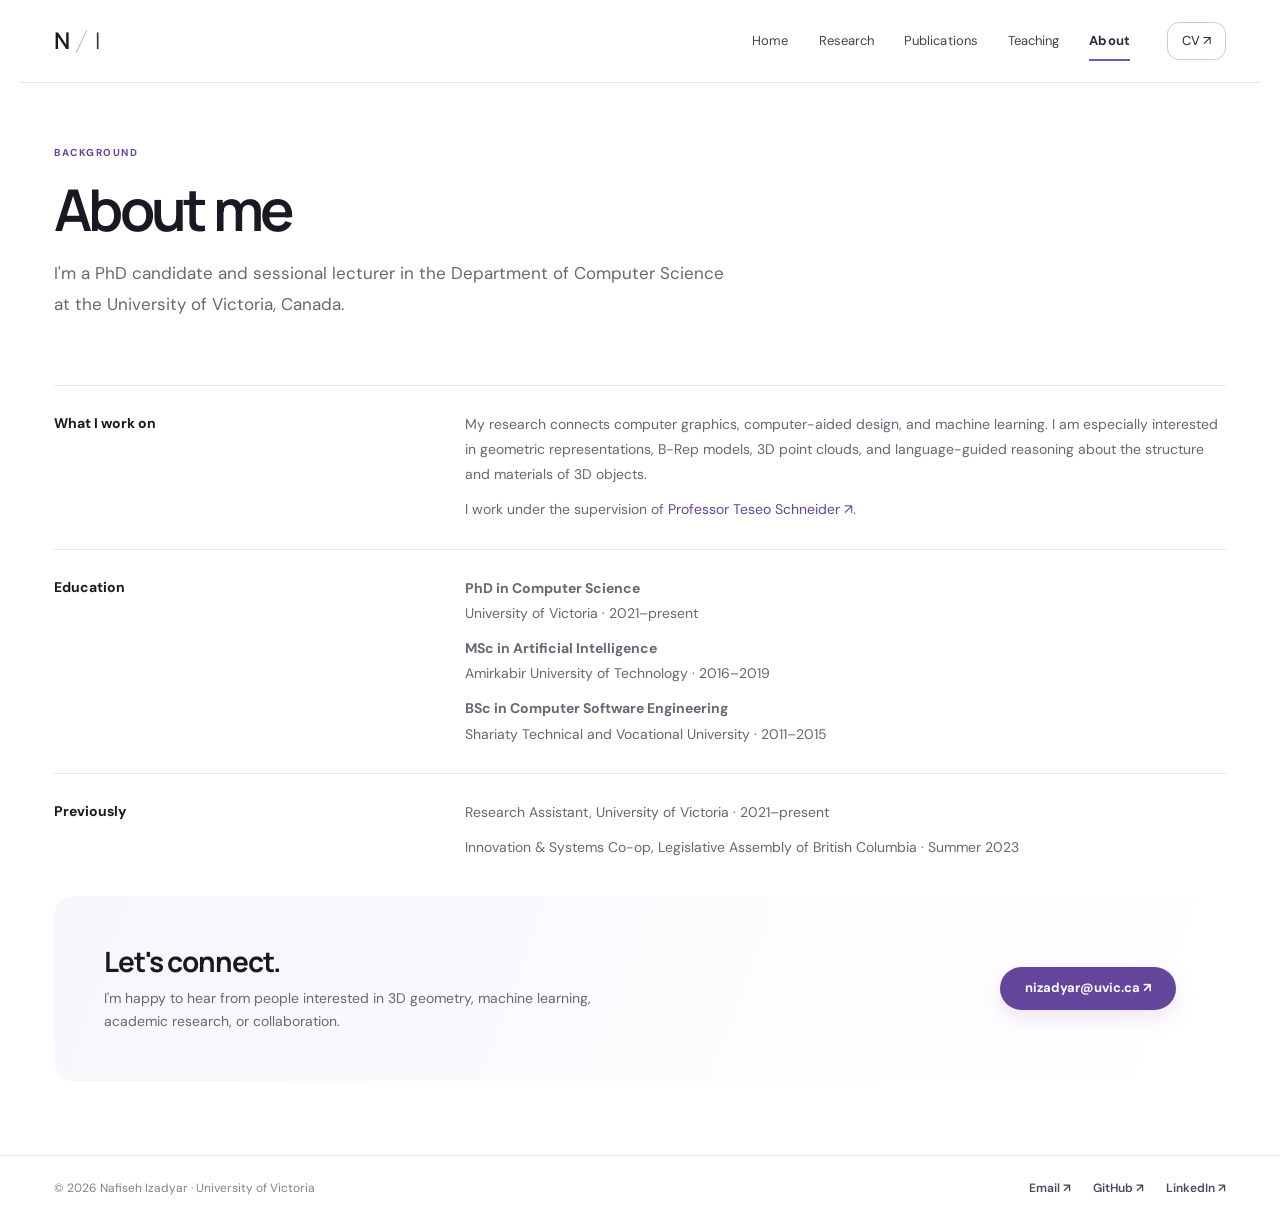
==== about.html @ 504befff "new" ====
<!DOCTYPE html><html lang="en"><head><meta charset="UTF-8"/><meta name="viewport" content="width=device-width,initial-scale=1"/><meta name="theme-color" content="#ffffff"/><meta name="description" content="About Nafiseh Izadyar, University of Victoria PhD candidate and Sessional Lecturer."/><meta property="og:type" content="website"/><meta property="og:title" content="About"/><meta property="og:description" content="About Nafiseh Izadyar, University of Victoria PhD candidate and Sessional Lecturer."/><title>About — Nafiseh Izadyar</title><link rel="icon" href="assets/favicon.svg" type="image/svg+xml"/><link rel="stylesheet" href="assets/style.css"/></head><body><a class="skip" href="#main">Skip to content</a><header class="site-header"><div class="wrap header-inner"><a class="logo" href="index.html" aria-label="Nafiseh Izadyar — homepage"><span>N</span><span class="slash"></span><span class="logo-i">I</span></a><button class="menu-toggle" type="button" aria-label="Toggle navigation" aria-expanded="false" aria-controls="site-nav">☰</button><nav class="nav" id="site-nav" aria-label="Main navigation"><a href="index.html" >Home</a><a href="research.html" >Research</a><a href="publications.html" >Publications</a><a href="teaching.html" >Teaching</a><a href="about.html" class=active aria-current=page>About</a><a class="nav-cv" href="NafisehIzadyar.pdf" target="_blank" rel="noopener noreferrer">CV ↗</a></nav></div></header><main id="main"><div class="wrap"><div class="page-intro"><div class="eyebrow">Background</div><h1>About me</h1><p>I'm a PhD candidate and sessional lecturer in the Department of Computer Science at the University of Victoria, Canada.</p></div><div class="details"><strong>What I work on</strong><div><p>My research connects computer graphics, computer-aided design, and machine learning. I am especially interested in geometric representations, B-Rep models, 3D point clouds, and language-guided reasoning about the structure and materials of 3D objects.</p><p>I work under the supervision of <a href="https://web.uvic.ca/~teseo/" target="_blank" rel="noopener noreferrer" style="color:var(--accent)">Professor Teseo Schneider ↗</a>.</p></div></div><div class="details"><strong>Education</strong><div><p><b>PhD in Computer Science</b><br/>University of Victoria · 2021–present</p><p><b>MSc in Artificial Intelligence</b><br/>Amirkabir University of Technology · 2016–2019</p><p><b>BSc in Computer Software Engineering</b><br/>Shariaty Technical and Vocational University · 2011–2015</p></div></div><div class="details"><strong>Previously</strong><div><p>Research Assistant, University of Victoria · 2021–present</p><p>Innovation &amp; Systems Co-op, Legislative Assembly of British Columbia · Summer 2023</p></div></div><div class="contact-panel"><div><h2>Let's connect.</h2><p>I'm happy to hear from people interested in 3D geometry, machine learning, academic research, or collaboration.</p></div><a class="btn btn-primary" href="mailto:nizadyar@uvic.ca">nizadyar@uvic.ca ↗</a></div></div></main><footer class="site-footer"><div class="wrap footer-inner"><span>© <span id="current-year">2026</span> Nafiseh Izadyar · University of Victoria</span><div class="footer-links"><a href="mailto:nizadyar@uvic.ca">Email ↗</a><a href="https://github.com/Nafiseh-Izadyar" target="_blank" rel="noopener noreferrer">GitHub ↗</a><a href="https://www.linkedin.com/in/nafiseh-izadyar/" target="_blank" rel="noopener noreferrer">LinkedIn ↗</a></div></div></footer><script src="assets/main.js" defer></script><script>document.getElementById('current-year').textContent=new Date().getFullYear()</script></body></html>
---- assets/style.css ----
@import url('https://fonts.googleapis.com/css2?family=DM+Sans:wght@400;450;500;550;600;650;700&family=Manrope:wght@400;500;600;650;700;800&display=swap');
:root{--ink:#191924;--muted:#676775;--quiet:#8a8896;--line:#e7e6ee;--wash:#f8f7fb;--accent:#63459c;--accent-strong:#553884;--accent-wash:#f3eff9;--max:1240px;scroll-behavior:smooth}
*,*::before,*::after{box-sizing:border-box}html{scroll-padding-top:100px}body{margin:0;background:#fff;color:var(--ink);font-family:'DM Sans',-apple-system,BlinkMacSystemFont,'Segoe UI',sans-serif;-webkit-font-smoothing:antialiased;font-size:15px;line-height:1.65}button,input{font:inherit}a{color:inherit;text-decoration:none}img{max-width:100%;display:block}::selection{background:#e1d7f2}a:focus-visible,button:focus-visible{outline:3px solid #9a7dd1;outline-offset:4px;border-radius:5px}.wrap{max-width:var(--max);margin:0 auto;padding:0 34px}.skip{position:absolute;left:-999px;top:10px;z-index:100;background:#fff;padding:8px 14px}.skip:focus{left:15px}.site-header{background:rgba(255,255,255,.96);position:sticky;top:0;z-index:30;backdrop-filter:blur(18px)}.header-inner{display:flex;align-items:center;justify-content:space-between;min-height:83px;border-bottom:1px solid var(--line)}.logo{font-family:'Manrope',sans-serif;font-size:23px;letter-spacing:-.09em;font-weight:600;white-space:nowrap;display:inline-flex;align-items:center;gap:13px}.logo .slash{height:25px;width:1px;transform:rotate(25deg);background:#bdb4ca;display:block}.logo .logo-i{font-weight:400;color:#3b3352}.nav{display:flex;align-items:center;gap:30px}.nav a{font-size:13px;letter-spacing:.005em;color:#43414e;position:relative;padding:9px 0;white-space:nowrap}.nav a:not(.nav-cv):hover{color:var(--accent)}.nav a.active:not(.nav-cv){font-weight:700;color:#30283f}.nav a.active:not(.nav-cv)::after{content:'';position:absolute;bottom:0;height:2px;background:#7655b5;left:0;right:0}.nav .nav-cv{border:1px solid #ccc9d5;padding:7px 14px;border-radius:12px;margin-left:7px;color:#282532}.nav .nav-cv:hover{border-color:var(--accent);color:var(--accent)}.menu-toggle{display:none;border:1px solid var(--line);border-radius:10px;background:white;color:var(--ink);padding:8px 13px;font-size:22px;line-height:1}
.hero{display:grid;grid-template-columns: 1.03fr .97fr;align-items:center;min-height:444px;gap:24px;padding-top:52px;padding-bottom:42px}.eyebrow{color:var(--accent);font-weight:700;letter-spacing:.15em;font-size:10px;text-transform:uppercase}.hero h1,.page-intro h1{font-family:'Manrope',sans-serif;font-size:clamp(41px,4.5vw,65px);font-weight:650;line-height:1.12;letter-spacing:-.064em;margin:15px 0 10px}.hero .role{font-size:clamp(18px,2vw,24px);font-weight:500;color:#40404e;line-height:1.4}.hero .affiliation{font-size:17px;color:#62616d;margin:3px 0 22px}.hero .summary{max-width:492px;color:#595964;line-height:1.85;font-size:15.6px}.hero-actions{display:flex;gap:12px;align-items:center;flex-wrap:wrap;margin-top:28px}.btn{display:inline-flex;align-items:center;gap:16px;font-size:13px;font-weight:700;padding:12px 24px;border-radius:999px;transition:transform .2s ease,background .2s ease,border .2s ease;border:1px solid transparent;line-height:1.3}.btn:hover{transform:translateY(-2px)}.btn-primary{background:var(--accent);color:#fff;box-shadow:0 8px 22px rgba(96,64,153,.12)}.btn-primary:hover{background:var(--accent-strong)}.btn-secondary{border-color:#d4d1dc;color:#383443;background:#fff}.btn-secondary:hover{border-color:var(--accent)}.hero-art{min-height:348px;position:relative;display:flex;align-items:center;justify-content:center}.hero-art img{width:100%;max-width:680px;mix-blend-mode:multiply}.art-caption{position:absolute;bottom:4px;right:16px;color:#a5a0b2;letter-spacing:.12em;text-transform:uppercase;font-size:9px}.section{padding:17px 0 56px}.section-head{display:flex;gap:23px;align-items:center;margin-bottom:24px}.section-head h2{font-size:12px;letter-spacing:.18em;white-space:nowrap;margin:0;font-weight:800}.section-head .rule{border-top:1px solid #dedde7;height:1px;flex:1}.section-head .view-all{font-size:12px;font-weight:600;color:var(--accent);white-space:nowrap}.section-head .view-all:hover{text-decoration:underline}.project-grid{display:grid;grid-template-columns:1fr 1fr;gap:22px}.project-card{background:linear-gradient(135deg,#f9f8fc,#f4f2f9);border:1px solid #f1eff5;border-radius:19px;overflow:hidden;display:grid;grid-template-columns:46% 54%;min-height:230px;transition:transform .25s,box-shadow .25s}.project-card:hover{transform:translateY(-3px);box-shadow:0 16px 34px rgba(55,36,75,.065)}.project-art{display:flex;align-items:center;justify-content:center;padding:22px;min-width:0}.project-art img{width:100%;height:192px;object-fit:contain;mix-blend-mode:multiply}.project-art.materials img{height:175px;object-fit:contain;border-radius:10px}.project-copy{display:flex;flex-direction:column;align-items:flex-start;justify-content:center;padding:25px 25px 27px 2px}.project-copy h3{font-family:'Manrope',sans-serif;font-size:21px;letter-spacing:-.045em;line-height:1.26;margin:0 0 10px;font-weight:700}.project-copy p{font-size:13.3px;line-height:1.7;color:#64616f;margin:0 0 17px}.link-row{display:flex;align-items:center;flex-wrap:wrap;gap:11px;color:var(--accent);font-weight:700;font-size:12px}.link-row a:hover{text-decoration:underline}.link-row .sep{width:1px;height:13px;background:#d1c8de}.two-cols{display:grid;grid-template-columns:1fr 1fr;gap:62px;padding-bottom:55px}.lower-panel{min-width:0}.lower-panel + .lower-panel{border-left:1px solid var(--line);padding-left:58px}.teaching-list{display:grid;gap:18px;position:relative;margin:10px 0 0 4px}.teaching-list::before{content:'';position:absolute;left:4px;top:12px;bottom:12px;width:1px;background:#e0d6ef}.teach-row{display:grid;grid-template-columns:10px 114px 1fr;gap:14px;align-items:start}.teach-dot{width:8px;height:8px;border-radius:50%;background:#8b63bd;margin:7px 0;position:relative;z-index:1}.teach-term{font-weight:700;font-size:12.5px}.teach-desc{color:#62616c;font-size:12.5px;line-height:1.5}.pub-preview{display:grid;gap:18px;margin-top:7px}.pub-preview a{display:flex;align-items:center;justify-content:space-between;gap:20px}.pub-preview strong{font-size:13.5px;font-weight:700}.pub-preview small{color:#87828e;font-size:11.5px;display:block;font-style:italic;margin-top:3px}.pub-preview .arrow{font-size:17px;color:#554676}.pub-preview a:hover strong{color:var(--accent)}.inline-more{display:inline-flex;gap:13px;color:var(--accent);font-size:13px;font-weight:700;margin-top:22px}.inline-more:hover{text-decoration:underline}.about-strip{border-top:1px solid var(--line);padding:38px 0 54px;display:flex;gap:40px;justify-content:space-between;align-items:center}.about-strip h2{font-family:'Manrope',sans-serif;font-size:25px;line-height:1.3;letter-spacing:-.04em;margin:0 0 11px}.about-strip p{margin:0;color:var(--muted);font-size:14px;max-width:690px}.site-footer{border-top:1px solid var(--line);padding:23px 0 28px}.footer-inner{display:flex;align-items:center;justify-content:space-between;gap:22px;font-size:12px;color:#84808c}.footer-links{display:flex;flex-wrap:wrap;gap:22px}.footer-links a{color:#4e465d;font-weight:600}.footer-links a:hover{color:var(--accent)}.page-intro{padding:62px 0 47px;max-width:800px}.page-intro h1{margin-bottom:12px}.page-intro p{font-size:17px;color:var(--muted);max-width:670px;line-height:1.85}.editorial{padding-bottom:80px}.feature-block{display:grid;grid-template-columns:.93fr 1.07fr;gap:64px;align-items:center;border-top:1px solid var(--line);padding:38px 0 44px}.feature-block.reverse{grid-template-columns:1.07fr .93fr}.feature-block.reverse .feature-visual{order:2}.feature-visual{background:#f8f7fb;border-radius:20px;min-height:285px;display:flex;align-items:center;justify-content:center;padding:24px;overflow:hidden}.feature-visual img{max-height:295px;object-fit:contain;border-radius:6px}.feature-visual .papers{mix-blend-mode:multiply}.feature-copy .kicker{font-size:11px;letter-spacing:.16em;text-transform:uppercase;color:var(--accent);font-weight:800}.feature-copy h2{font-family:'Manrope';letter-spacing:-.047em;font-size:clamp(26px,3vw,37px);line-height:1.25;margin:14px 0}.feature-copy p{color:#6b6974;line-height:1.8;font-size:14.5px;max-width:500px}.feature-copy .link-row{font-size:13px;margin-top:22px}.mini-note{font-size:11px;color:#a19aa9;margin-top:12px}.paper-list{border-top:1px solid var(--line)}.paper-item{display:grid;grid-template-columns:64px 1fr auto;gap:23px;align-items:start;padding:27px 0;border-bottom:1px solid var(--line)}.paper-year{font-weight:650;color:#938aa2;font-size:12px;padding-top:5px}.paper-title{font-size:17px;font-family:'Manrope',sans-serif;line-height:1.35;letter-spacing:-.025em;margin:0 0 7px;font-weight:700}.paper-authors,.paper-venue{font-size:13px;color:#787583;margin:0 0 4px}.paper-actions{display:flex;gap:16px;align-items:center;margin-top:12px;font-size:12px;color:var(--accent);font-weight:700}.paper-actions a:hover{text-decoration:underline}.paper-cta{font-size:20px;color:var(--accent);padding:5px}.course-grid{display:grid;grid-template-columns:repeat(3,1fr);gap:18px;margin-bottom:50px}.course{border:1px solid var(--line);border-radius:15px;padding:28px;min-height:210px;display:flex;flex-direction:column}.course .term{font-size:12px;font-weight:800;color:var(--accent);letter-spacing:.035em}.course h2{font-family:'Manrope';font-size:22px;line-height:1.35;letter-spacing:-.03em;margin:15px 0 8px}.course p{font-size:13px;color:var(--muted);margin:0}.course .role-small{font-size:11px;letter-spacing:.10em;text-transform:uppercase;color:#86818f;font-weight:700;margin-top:auto;padding-top:20px}.details{padding:26px 0;border-top:1px solid var(--line);display:grid;grid-template-columns:1fr 2fr;gap:30px}.details strong{font-size:14px}.details p{font-size:14px;line-height:1.8;color:var(--muted);margin:0 0 10px}.details p:last-child{margin-bottom:0}.contact-panel{background:linear-gradient(110deg,#f8f6fc,#fff);padding:48px 50px;border-radius:20px;display:flex;align-items:center;justify-content:space-between;gap:40px;margin:10px 0 74px}.contact-panel h2{margin:0 0 8px;font:700 28px/1.25 'Manrope',sans-serif;letter-spacing:-.04em}.contact-panel p{max-width:550px;color:var(--muted);font-size:14px;margin:0}.publications-note{font-size:12px;color:var(--muted);margin:18px 0 0}@media (prefers-reduced-motion:reduce){*,*::before,*::after{scroll-behavior:auto!important;transition:none!important;animation:none!important}}@media(max-width:900px){.wrap{padding:0 24px}.nav{gap:18px}.hero{min-height:auto;padding-top:55px}.hero h1{font-size:clamp(40px,5.6vw,58px)}.project-card{grid-template-columns:1fr;min-height:unset}.project-art{padding:14px 24px 0}.project-art img{height:152px}.project-copy{padding:8px 24px 24px}.two-cols{gap:28px}.lower-panel+.lower-panel{padding-left:28px}.course-grid{gap:12px}.course{padding:20px}}@media(max-width:700px){.wrap{padding:0 20px}.header-inner{min-height:69px}.menu-toggle{display:block}.nav{display:none;position:absolute;top:69px;left:0;right:0;background:#fff;box-shadow:0 13px 20px rgba(22,17,35,.08);padding:18px 24px 27px;flex-direction:column;align-items:stretch;gap:2px}.nav.open{display:flex}.nav a{display:block;padding:10px 4px}.nav .nav-cv{margin:9px 0 0;text-align:center}.nav a.active:not(.nav-cv)::after{display:none}.hero{grid-template-columns:1fr;gap:6px;padding-top:42px;padding-bottom:30px}.hero .role{font-size:19px}.hero .summary{font-size:14px}.hero-art{min-height:200px;max-height:290px;overflow:hidden}.hero-art img{max-width:530px}.art-caption{bottom:9px}.section{padding:22px 0 45px}.section-head{gap:13px}.section-head h2{font-size:11px}.project-grid{grid-template-columns:1fr;gap:16px}.project-card{grid-template-columns:39% 61%;min-height:180px}.project-art{padding:10px}.project-art img,.project-art.materials img{height:145px}.project-copy{padding:18px 15px 20px 0}.project-copy h3{font-size:18px}.project-copy p{font-size:12px;margin-bottom:12px}.two-cols{grid-template-columns:1fr;gap:30px;padding-bottom:35px}.lower-panel+.lower-panel{border-left:0;padding:0}.teach-row{grid-template-columns:10px 114px 1fr;gap:9px}.about-strip{display:block;padding:32px 0}.about-strip .btn{margin-top:20px}.footer-inner{align-items:flex-start;flex-direction:column;gap:12px}.page-intro{padding:42px 0 35px}.page-intro h1{font-size:44px}.page-intro p{font-size:15px}.feature-block,.feature-block.reverse{grid-template-columns:1fr;gap:22px;padding:25px 0 36px}.feature-block.reverse .feature-visual{order:0}.feature-visual{min-height:225px}.feature-copy h2{font-size:28px}.paper-item{grid-template-columns:40px 1fr;gap:10px}.paper-cta{display:none}.course-grid{grid-template-columns:1fr}.course{min-height:160px}.details{grid-template-columns:1fr;gap:8px}.contact-panel{flex-direction:column;align-items:start;padding:30px 25px;gap:20px}}@media(max-width:400px){.hero h1{font-size:37px}.project-card{grid-template-columns:1fr}.project-copy{padding:0 22px 24px}.project-art{padding:15px}.project-art img,.project-art.materials img{height:175px}}
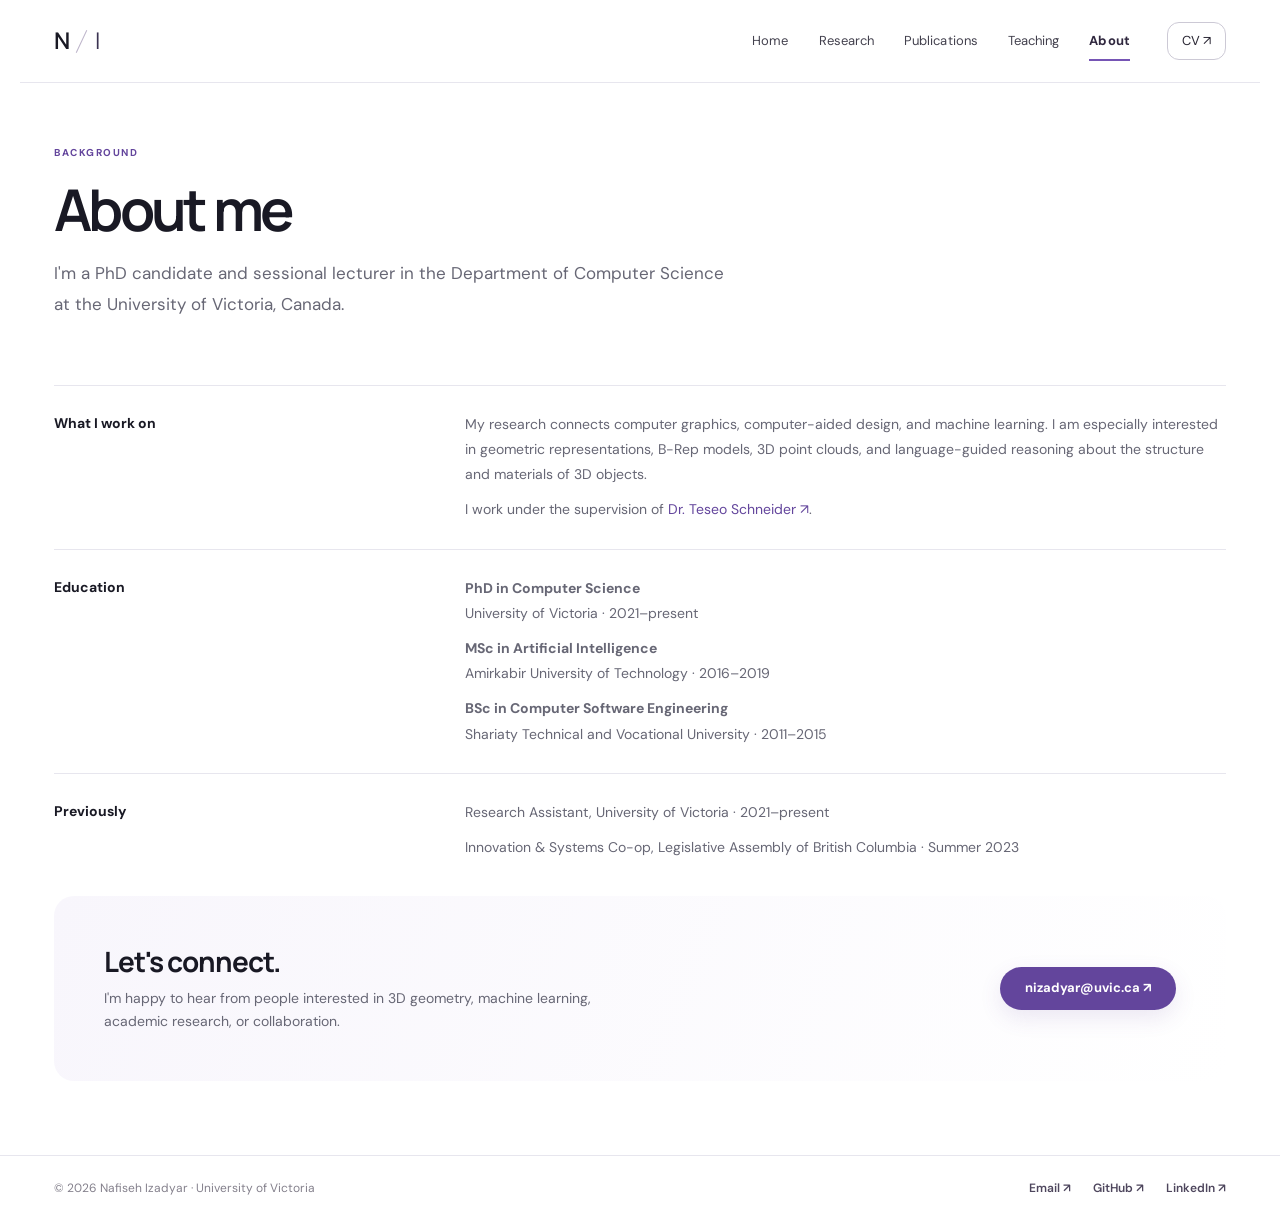
==== commit cbfd6c20: "update" ====
--- a/about.html
+++ b/about.html
@@ -1 +1 @@
-<!DOCTYPE html><html lang="en"><head><meta charset="UTF-8"/><meta name="viewport" content="width=device-width,initial-scale=1"/><meta name="theme-color" content="#ffffff"/><meta name="description" content="About Nafiseh Izadyar, University of Victoria PhD candidate and Sessional Lecturer."/><meta property="og:type" content="website"/><meta property="og:title" content="About"/><meta property="og:description" content="About Nafiseh Izadyar, University of Victoria PhD candidate and Sessional Lecturer."/><title>About — Nafiseh Izadyar</title><link rel="icon" href="assets/favicon.svg" type="image/svg+xml"/><link rel="stylesheet" href="assets/style.css"/></head><body><a class="skip" href="#main">Skip to content</a><header class="site-header"><div class="wrap header-inner"><a class="logo" href="index.html" aria-label="Nafiseh Izadyar — homepage"><span>N</span><span class="slash"></span><span class="logo-i">I</span></a><button class="menu-toggle" type="button" aria-label="Toggle navigation" aria-expanded="false" aria-controls="site-nav">☰</button><nav class="nav" id="site-nav" aria-label="Main navigation"><a href="index.html" >Home</a><a href="research.html" >Research</a><a href="publications.html" >Publications</a><a href="teaching.html" >Teaching</a><a href="about.html" class=active aria-current=page>About</a><a class="nav-cv" href="NafisehIzadyar.pdf" target="_blank" rel="noopener noreferrer">CV ↗</a></nav></div></header><main id="main"><div class="wrap"><div class="page-intro"><div class="eyebrow">Background</div><h1>About me</h1><p>I'm a PhD candidate and sessional lecturer in the Department of Computer Science at the University of Victoria, Canada.</p></div><div class="details"><strong>What I work on</strong><div><p>My research connects computer graphics, computer-aided design, and machine learning. I am especially interested in geometric representations, B-Rep models, 3D point clouds, and language-guided reasoning about the structure and materials of 3D objects.</p><p>I work under the supervision of <a href="https://web.uvic.ca/~teseo/" target="_blank" rel="noopener noreferrer" style="color:var(--accent)">Professor Teseo Schneider ↗</a>.</p></div></div><div class="details"><strong>Education</strong><div><p><b>PhD in Computer Science</b><br/>University of Victoria · 2021–present</p><p><b>MSc in Artificial Intelligence</b><br/>Amirkabir University of Technology · 2016–2019</p><p><b>BSc in Computer Software Engineering</b><br/>Shariaty Technical and Vocational University · 2011–2015</p></div></div><div class="details"><strong>Previously</strong><div><p>Research Assistant, University of Victoria · 2021–present</p><p>Innovation &amp; Systems Co-op, Legislative Assembly of British Columbia · Summer 2023</p></div></div><div class="contact-panel"><div><h2>Let's connect.</h2><p>I'm happy to hear from people interested in 3D geometry, machine learning, academic research, or collaboration.</p></div><a class="btn btn-primary" href="mailto:nizadyar@uvic.ca">nizadyar@uvic.ca ↗</a></div></div></main><footer class="site-footer"><div class="wrap footer-inner"><span>© <span id="current-year">2026</span> Nafiseh Izadyar · University of Victoria</span><div class="footer-links"><a href="mailto:nizadyar@uvic.ca">Email ↗</a><a href="https://github.com/Nafiseh-Izadyar" target="_blank" rel="noopener noreferrer">GitHub ↗</a><a href="https://www.linkedin.com/in/nafiseh-izadyar/" target="_blank" rel="noopener noreferrer">LinkedIn ↗</a></div></div></footer><script src="assets/main.js" defer></script><script>document.getElementById('current-year').textContent=new Date().getFullYear()</script></body></html>+<!DOCTYPE html><html lang="en"><head><meta charset="UTF-8"/><meta name="viewport" content="width=device-width,initial-scale=1"/><meta name="theme-color" content="#ffffff"/><meta name="description" content="About Nafiseh Izadyar, University of Victoria PhD candidate and Sessional Lecturer."/><meta property="og:type" content="website"/><meta property="og:title" content="About"/><meta property="og:description" content="About Nafiseh Izadyar, University of Victoria PhD candidate and Sessional Lecturer."/><title>About</title><link rel="icon" href="assets/favicon.svg" type="image/svg+xml"/><link rel="stylesheet" href="assets/style.css"/></head><body><a class="skip" href="#main">Skip to content</a><header class="site-header"><div class="wrap header-inner"><a class="logo" href="index.html" aria-label="Nafiseh Izadyar — homepage"><span>N</span><span class="slash"></span><span class="logo-i">I</span></a><button class="menu-toggle" type="button" aria-label="Toggle navigation" aria-expanded="false" aria-controls="site-nav">☰</button><nav class="nav" id="site-nav" aria-label="Main navigation"><a href="index.html" >Home</a><a href="research.html" >Research</a><a href="publications.html" >Publications</a><a href="teaching.html" >Teaching</a><a href="about.html" class=active aria-current=page>About</a><a class="nav-cv" href="NafisehIzadyar.pdf" target="_blank" rel="noopener noreferrer">CV ↗</a></nav></div></header><main id="main"><div class="wrap"><div class="page-intro"><div class="eyebrow">Background</div><h1>About me</h1><p>I'm a PhD candidate and sessional lecturer in the Department of Computer Science at the University of Victoria, Canada.</p></div><div class="details"><strong>What I work on</strong><div><p>My research connects computer graphics, computer-aided design, and machine learning. I am especially interested in geometric representations, B-Rep models, 3D point clouds, and language-guided reasoning about the structure and materials of 3D objects.</p><p>I work under the supervision of <a href="https://web.uvic.ca/~teseo/" target="_blank" rel="noopener noreferrer" style="color:var(--accent)">Dr. Teseo Schneider ↗</a>.</p></div></div><div class="details"><strong>Education</strong><div><p><b>PhD in Computer Science</b><br/>University of Victoria · 2021–present</p><p><b>MSc in Artificial Intelligence</b><br/>Amirkabir University of Technology · 2016–2019</p><p><b>BSc in Computer Software Engineering</b><br/>Shariaty Technical and Vocational University · 2011–2015</p></div></div><div class="details"><strong>Previously</strong><div><p>Research Assistant, University of Victoria · 2021–present</p><p>Innovation &amp; Systems Co-op, Legislative Assembly of British Columbia · Summer 2023</p></div></div><div class="contact-panel"><div><h2>Let's connect.</h2><p>I'm happy to hear from people interested in 3D geometry, machine learning, academic research, or collaboration.</p></div><a class="btn btn-primary" href="mailto:nizadyar@uvic.ca">nizadyar@uvic.ca ↗</a></div></div></main><footer class="site-footer"><div class="wrap footer-inner"><span>© <span id="current-year">2026</span> Nafiseh Izadyar · University of Victoria</span><div class="footer-links"><a href="mailto:nizadyar@uvic.ca">Email ↗</a><a href="https://github.com/Nafiseh-Izadyar" target="_blank" rel="noopener noreferrer">GitHub ↗</a><a href="https://www.linkedin.com/in/nafiseh-izadyar/" target="_blank" rel="noopener noreferrer">LinkedIn ↗</a></div></div></footer><script src="assets/main.js" defer></script><script>document.getElementById('current-year').textContent=new Date().getFullYear()</script></body></html>
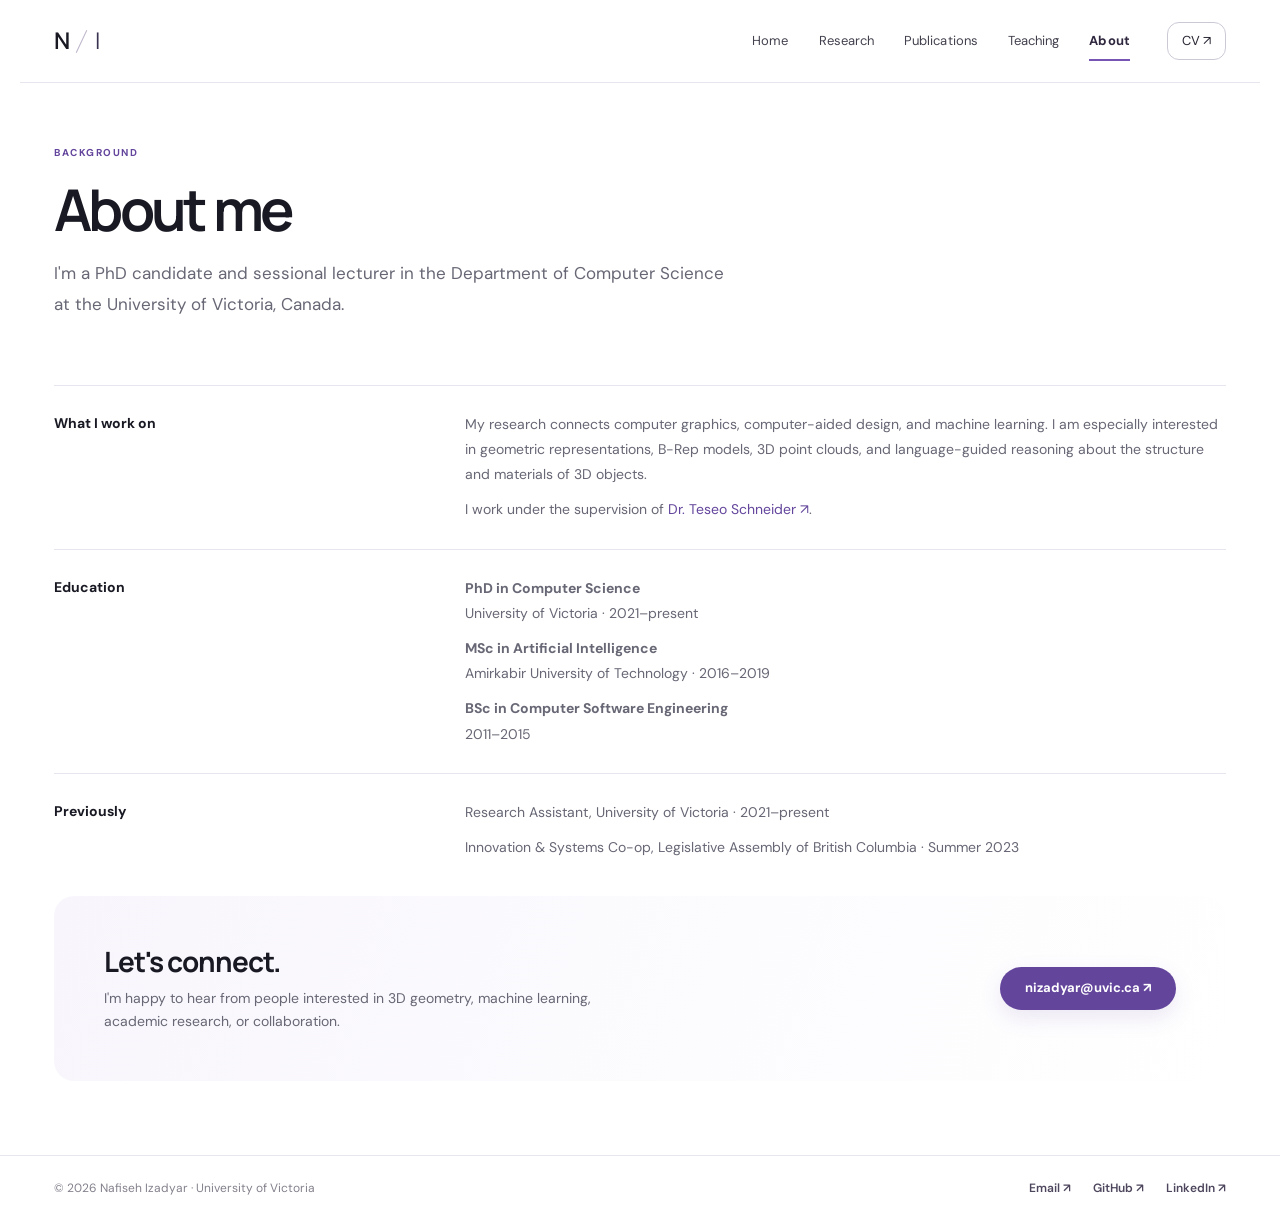
==== commit db87fffa: "added new changes" ====
--- a/about.html
+++ b/about.html
@@ -1 +1,84 @@
-<!DOCTYPE html><html lang="en"><head><meta charset="UTF-8"/><meta name="viewport" content="width=device-width,initial-scale=1"/><meta name="theme-color" content="#ffffff"/><meta name="description" content="About Nafiseh Izadyar, University of Victoria PhD candidate and Sessional Lecturer."/><meta property="og:type" content="website"/><meta property="og:title" content="About"/><meta property="og:description" content="About Nafiseh Izadyar, University of Victoria PhD candidate and Sessional Lecturer."/><title>About</title><link rel="icon" href="assets/favicon.svg" type="image/svg+xml"/><link rel="stylesheet" href="assets/style.css"/></head><body><a class="skip" href="#main">Skip to content</a><header class="site-header"><div class="wrap header-inner"><a class="logo" href="index.html" aria-label="Nafiseh Izadyar — homepage"><span>N</span><span class="slash"></span><span class="logo-i">I</span></a><button class="menu-toggle" type="button" aria-label="Toggle navigation" aria-expanded="false" aria-controls="site-nav">☰</button><nav class="nav" id="site-nav" aria-label="Main navigation"><a href="index.html" >Home</a><a href="research.html" >Research</a><a href="publications.html" >Publications</a><a href="teaching.html" >Teaching</a><a href="about.html" class=active aria-current=page>About</a><a class="nav-cv" href="NafisehIzadyar.pdf" target="_blank" rel="noopener noreferrer">CV ↗</a></nav></div></header><main id="main"><div class="wrap"><div class="page-intro"><div class="eyebrow">Background</div><h1>About me</h1><p>I'm a PhD candidate and sessional lecturer in the Department of Computer Science at the University of Victoria, Canada.</p></div><div class="details"><strong>What I work on</strong><div><p>My research connects computer graphics, computer-aided design, and machine learning. I am especially interested in geometric representations, B-Rep models, 3D point clouds, and language-guided reasoning about the structure and materials of 3D objects.</p><p>I work under the supervision of <a href="https://web.uvic.ca/~teseo/" target="_blank" rel="noopener noreferrer" style="color:var(--accent)">Dr. Teseo Schneider ↗</a>.</p></div></div><div class="details"><strong>Education</strong><div><p><b>PhD in Computer Science</b><br/>University of Victoria · 2021–present</p><p><b>MSc in Artificial Intelligence</b><br/>Amirkabir University of Technology · 2016–2019</p><p><b>BSc in Computer Software Engineering</b><br/>Shariaty Technical and Vocational University · 2011–2015</p></div></div><div class="details"><strong>Previously</strong><div><p>Research Assistant, University of Victoria · 2021–present</p><p>Innovation &amp; Systems Co-op, Legislative Assembly of British Columbia · Summer 2023</p></div></div><div class="contact-panel"><div><h2>Let's connect.</h2><p>I'm happy to hear from people interested in 3D geometry, machine learning, academic research, or collaboration.</p></div><a class="btn btn-primary" href="mailto:nizadyar@uvic.ca">nizadyar@uvic.ca ↗</a></div></div></main><footer class="site-footer"><div class="wrap footer-inner"><span>© <span id="current-year">2026</span> Nafiseh Izadyar · University of Victoria</span><div class="footer-links"><a href="mailto:nizadyar@uvic.ca">Email ↗</a><a href="https://github.com/Nafiseh-Izadyar" target="_blank" rel="noopener noreferrer">GitHub ↗</a><a href="https://www.linkedin.com/in/nafiseh-izadyar/" target="_blank" rel="noopener noreferrer">LinkedIn ↗</a></div></div></footer><script src="assets/main.js" defer></script><script>document.getElementById('current-year').textContent=new Date().getFullYear()</script></body></html>+<!DOCTYPE html>
+<html lang="en">
+
+<head>
+    <meta charset="UTF-8" />
+    <meta name="viewport" content="width=device-width,initial-scale=1" />
+    <meta name="theme-color" content="#ffffff" />
+    <meta name="description"
+        content="About Nafiseh Izadyar, University of Victoria PhD candidate and Sessional Lecturer." />
+    <meta property="og:type" content="website" />
+    <meta property="og:title" content="About" />
+    <meta property="og:description"
+        content="About Nafiseh Izadyar, University of Victoria PhD candidate and Sessional Lecturer." />
+    <title>About</title>
+    <link rel="icon" href="assets/favicon.svg" type="image/svg+xml" />
+    <link rel="stylesheet" href="assets/style.css" />
+</head>
+
+<body><a class="skip" href="#main">Skip to content</a>
+    <header class="site-header">
+        <div class="wrap header-inner"><a class="logo" href="index.html"
+                aria-label="Nafiseh Izadyar — homepage"><span>N</span><span class="slash"></span><span
+                    class="logo-i">I</span></a><button class="menu-toggle" type="button" aria-label="Toggle navigation"
+                aria-expanded="false" aria-controls="site-nav">☰</button>
+            <nav class="nav" id="site-nav" aria-label="Main navigation"><a href="index.html">Home</a><a
+                    href="research.html">Research</a><a href="publications.html">Publications</a><a
+                    href="teaching.html">Teaching</a><a href="about.html" class=active aria-current=page>About</a><a
+                    class="nav-cv" href="NafisehIzadyar.pdf" target="_blank" rel="noopener noreferrer">CV ↗</a></nav>
+        </div>
+    </header>
+    <main id="main">
+        <div class="wrap">
+            <div class="page-intro">
+                <div class="eyebrow">Background</div>
+                <h1>About me</h1>
+                <p>I'm a PhD candidate and sessional lecturer in the Department of Computer Science at the University of
+                    Victoria, Canada.</p>
+            </div>
+            <div class="details"><strong>What I work on</strong>
+                <div>
+                    <p>My research connects computer graphics, computer-aided design, and machine learning. I am
+                        especially interested in geometric representations, B-Rep models, 3D point clouds, and
+                        language-guided reasoning about the structure and materials of 3D objects.</p>
+                    <p>I work under the supervision of <a href="https://web.uvic.ca/~teseo/" target="_blank"
+                            rel="noopener noreferrer" style="color:var(--accent)">Dr. Teseo Schneider ↗</a>.</p>
+                </div>
+            </div>
+            <div class="details"><strong>Education</strong>
+                <div>
+                    <p><b>PhD in Computer Science</b><br />University of Victoria · 2021–present</p>
+                    <p><b>MSc in Artificial Intelligence</b><br />Amirkabir University of Technology · 2016–2019</p>
+                    <p><b>BSc in Computer Software Engineering</b><br />
+                        2011–2015</p>
+                </div>
+            </div>
+            <div class="details"><strong>Previously</strong>
+                <div>
+                    <p>Research Assistant, University of Victoria · 2021–present</p>
+                    <p>Innovation &amp; Systems Co-op, Legislative Assembly of British Columbia · Summer 2023</p>
+                </div>
+            </div>
+            <div class="contact-panel">
+                <div>
+                    <h2>Let's connect.</h2>
+                    <p>I'm happy to hear from people interested in 3D geometry, machine learning, academic research, or
+                        collaboration.</p>
+                </div><a class="btn btn-primary" href="mailto:nizadyar@uvic.ca">nizadyar@uvic.ca ↗</a>
+            </div>
+        </div>
+    </main>
+    <footer class="site-footer">
+        <div class="wrap footer-inner"><span>© <span id="current-year">2026</span> Nafiseh Izadyar · University of
+                Victoria</span>
+            <div class="footer-links"><a href="mailto:nizadyar@uvic.ca">Email ↗</a><a
+                    href="https://github.com/Nafiseh-Izadyar" target="_blank" rel="noopener noreferrer">GitHub ↗</a><a
+                    href="https://www.linkedin.com/in/nafiseh-izadyar/" target="_blank"
+                    rel="noopener noreferrer">LinkedIn ↗</a></div>
+        </div>
+    </footer>
+    <script src="assets/main.js" defer></script>
+    <script>document.getElementById('current-year').textContent = new Date().getFullYear()</script>
+</body>
+
+</html>
